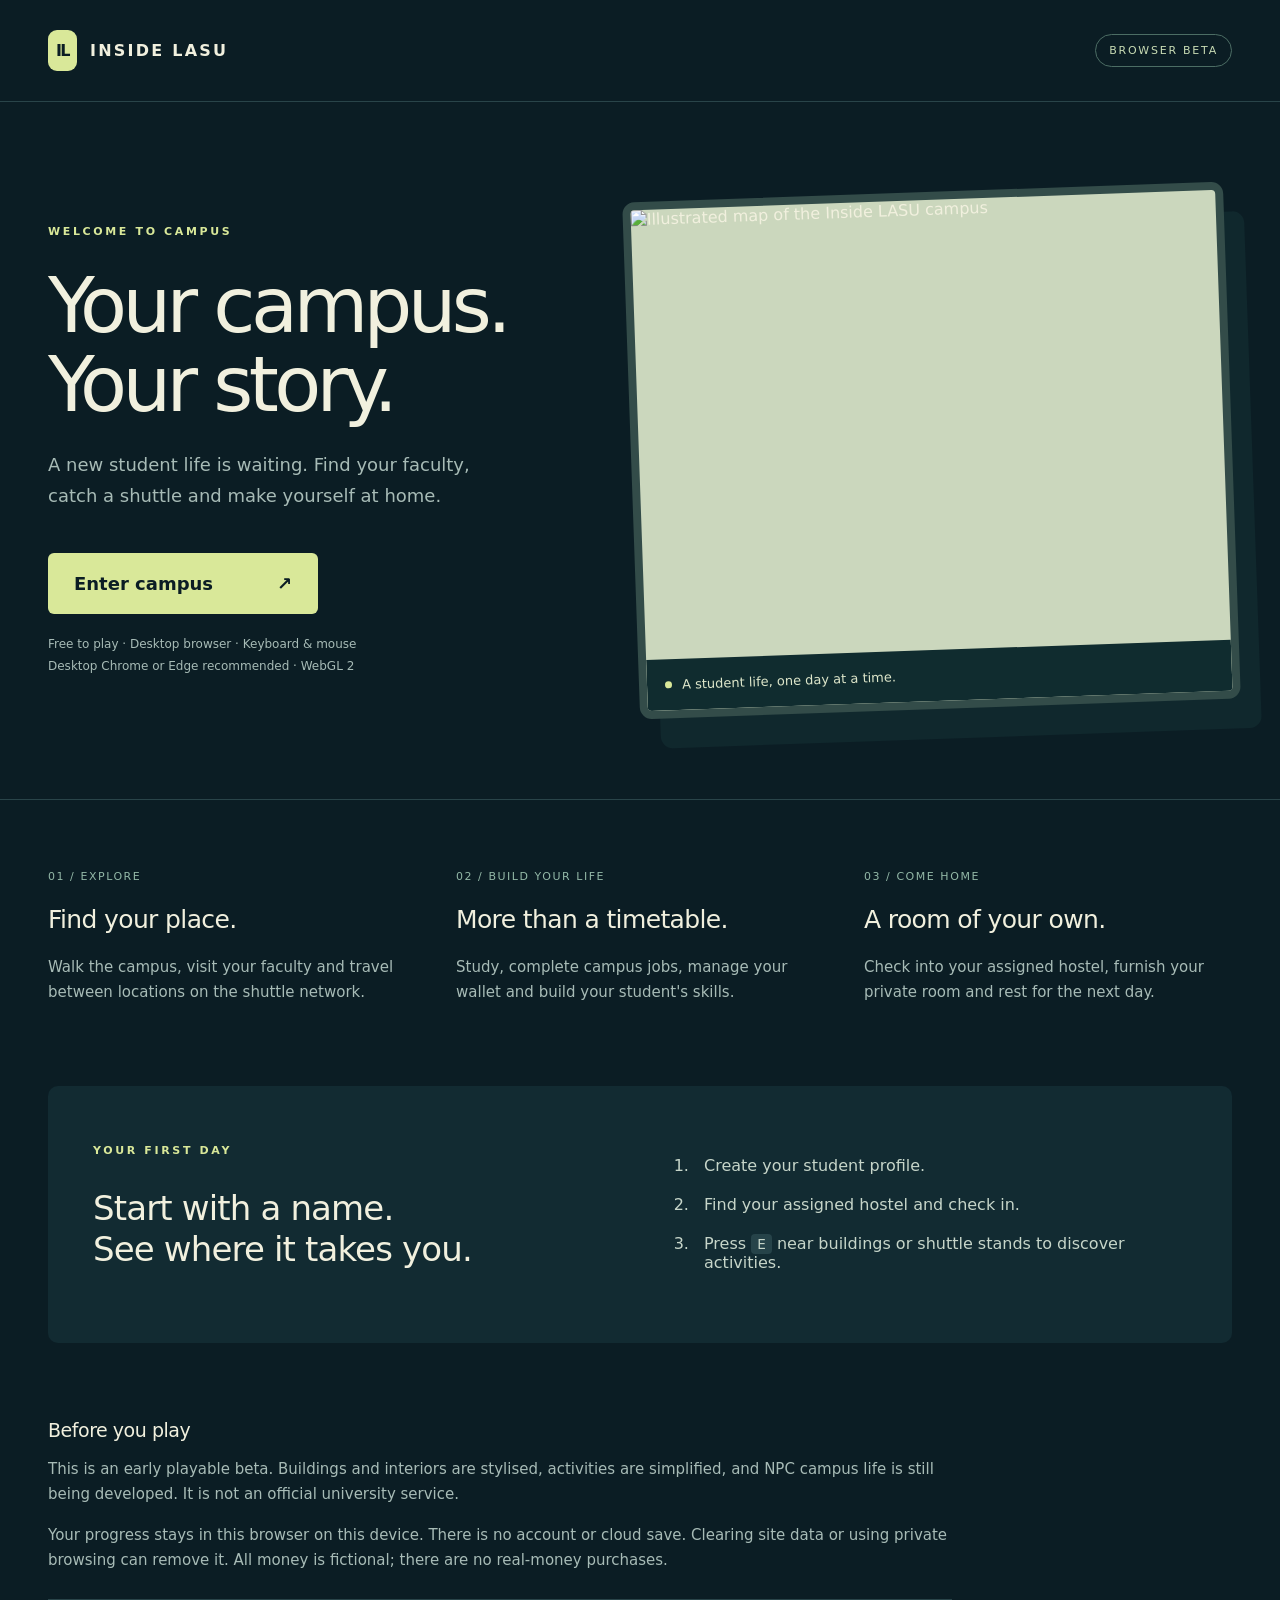
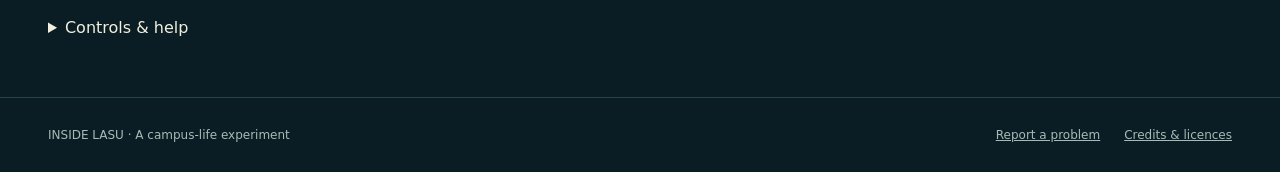
==== web/index.html @ d7af4f45 "Prepare tested browser beta with responsive UI, safe saves and Pages deployment" ====
<!doctype html>
<html lang="en">
<head>
  <meta charset="utf-8"><meta name="viewport" content="width=device-width,initial-scale=1">
  <meta name="description" content="Start your student life in Inside LASU. Explore campus, catch a shuttle, study, work and make your hostel room your own.">
  <title>Inside LASU — Your campus. Your story.</title>
  <link rel="icon" href="favicon.svg" type="image/svg+xml">
  <link rel="stylesheet" href="site.css">
</head>
<body>
  <header><a class="brand" href="./" aria-label="Inside LASU home"><span class="mark">IL</span> INSIDE LASU</a><span class="badge">BROWSER BETA</span></header>
  <main>
    <section class="hero">
      <div class="intro"><p class="eyebrow">WELCOME TO CAMPUS</p><h1>Your campus.<br>Your story.</h1><p class="lead">A new student life is waiting. Find your faculty, catch a shuttle and make yourself at home.</p>
        <a class="play" href="play/index.html">Enter campus <span aria-hidden="true">↗</span></a>
        <p class="requirements">Free to play · Desktop browser · Keyboard & mouse<br>Desktop Chrome or Edge recommended · WebGL 2</p>
      </div>
      <div class="campus" aria-label="The Inside LASU campus map"><img src="campus.png" alt="Illustrated map of the Inside LASU campus" width="900" height="700"><div class="map-caption"><span class="dot"></span> A student life, one day at a time.</div></div>
    </section>
    <section class="activities" aria-label="What you can do"><article><span>01 / EXPLORE</span><h2>Find your place.</h2><p>Walk the campus, visit your faculty and travel between locations on the shuttle network.</p></article><article><span>02 / BUILD YOUR LIFE</span><h2>More than a timetable.</h2><p>Study, complete campus jobs, manage your wallet and build your student's skills.</p></article><article><span>03 / COME HOME</span><h2>A room of your own.</h2><p>Check into your assigned hostel, furnish your private room and rest for the next day.</p></article></section>
    <section class="getting-started"><div><p class="eyebrow">YOUR FIRST DAY</p><h2>Start with a name.<br>See where it takes you.</h2></div><ol><li>Create your student profile.</li><li>Find your assigned hostel and check in.</li><li>Press <kbd>E</kbd> near buildings or shuttle stands to discover activities.</li></ol></section>
    <section class="notes"><h2>Before you play</h2><p>This is an early playable beta. Buildings and interiors are stylised, activities are simplified, and NPC campus life is still being developed. It is not an official university service.</p><p>Your progress stays in this browser on this device. There is no account or cloud save. Clearing site data or using private browsing can remove it. All money is fictional; there are no real-money purchases.</p><details><summary>Controls & help</summary><p><kbd>WASD</kbd> move · Mouse look · <kbd>Shift</kbd> run · <kbd>Space</kbd> jump · <kbd>E</kbd> interact · <kbd>F</kbd> sit/stand · <kbd>M</kbd> map · <kbd>P</kbd> profile · <kbd>B</kbd> wallet · <kbd>H</kbd> help · <kbd>Esc</kbd> release mouse or close a menu.</p><p>Click the game to capture the mouse; press Esc to release it. If the game cannot start, enable hardware acceleration and WebGL in your browser, close other heavy tabs and reload. A keyboard and mouse are required; this beta does not have touch controls.</p></details></section>
  </main>
  <footer><span>INSIDE LASU · A campus-life experiment</span><nav><a href="https://github.com/trippletee20/INSIDELASU/issues" target="_blank" rel="noopener">Report a problem</a><a href="credits.html">Credits & licences</a></nav></footer>
</body></html>
---- web/site.css ----
:root{color-scheme:dark;--bg:#0b1d24;--panel:#122b32;--cream:#f1f0de;--muted:#a7bbb6;--accent:#d9e899;--line:#294449;font-family:system-ui,-apple-system,BlinkMacSystemFont,"Segoe UI",sans-serif}*{box-sizing:border-box}body{margin:0;background:var(--bg);color:var(--cream)}a{color:inherit}header,main,footer{max-width:1320px;margin:auto}header{display:flex;align-items:center;justify-content:space-between;padding:30px 48px;border-bottom:1px solid var(--line)}.brand{text-decoration:none;font-weight:750;letter-spacing:.14em;display:flex;gap:13px;align-items:center}.mark{background:var(--accent);color:var(--bg);border-radius:9px;padding:11px 8px;letter-spacing:-.1em}.badge{font-size:11px;letter-spacing:.16em;border:1px solid #4c6d64;border-radius:30px;padding:9px 13px;color:#c8dbb4}.hero{display:grid;grid-template-columns:1fr 1.15fr;gap:60px;align-items:center;padding:90px 48px}.eyebrow{font-size:11px;letter-spacing:.24em;color:var(--accent);font-weight:700}h1{font-size:clamp(48px,6vw,84px);font-weight:500;letter-spacing:-.06em;line-height:1.02;margin:26px 0}p{line-height:1.7}.lead{max-width:430px;color:var(--muted);font-size:18px}.play{display:inline-flex;gap:64px;align-items:center;margin-top:24px;background:var(--accent);color:var(--bg);padding:20px 26px;border-radius:6px;font-size:18px;font-weight:700;text-decoration:none}.play:hover{background:#eff6c1}.play:focus-visible,a:focus-visible,summary:focus-visible{outline:3px solid white;outline-offset:6px}.requirements{font-size:12px;color:var(--muted);line-height:1.8;margin-top:20px}.campus{position:relative;background:#cbd7bd;border-radius:12px;overflow:hidden;transform:rotate(-2deg);border:8px solid #334c49;box-shadow:20px 30px 0 #10282d}.campus img{display:block;width:100%;height:450px;object-fit:cover}.map-caption{background:#102c2f;color:#dde6ca;display:flex;align-items:center;gap:10px;padding:18px;font-size:13px}.dot{width:7px;height:7px;border-radius:50%;background:var(--accent)}.activities{display:grid;grid-template-columns:repeat(3,1fr);gap:40px;padding:65px 48px;border-top:1px solid var(--line)}article span{color:#93b8a7;font-size:11px;letter-spacing:.14em}h2{font-size:25px;font-weight:500;letter-spacing:-.025em}article p,.notes p{color:var(--muted);font-size:15px}.getting-started{display:grid;grid-template-columns:1fr 1fr;gap:60px;margin:0 48px;padding:45px;background:var(--panel);border-radius:10px}.getting-started h2{font-size:34px;line-height:1.2}.getting-started ol{align-self:center;margin:0;padding-left:24px;color:#c6d5c9}.getting-started li{padding:10px}.notes{padding:60px 48px;max-width:1000px}.notes h2{font-size:19px}details{margin-top:25px;border-top:1px solid var(--line);padding-top:18px}summary{cursor:pointer}kbd{background:#264349;border-radius:4px;padding:2px 6px;font-family:inherit;font-size:.85em}footer{display:flex;justify-content:space-between;padding:30px 48px;border-top:1px solid var(--line);font-size:12px;color:var(--muted)}nav{display:flex;gap:24px}@media(max-width:850px){header{padding:22px}.hero{grid-template-columns:1fr;gap:40px;padding:50px 22px}.campus{transform:none}.campus img{height:330px}.activities{grid-template-columns:1fr;padding:40px 22px;gap:16px}.getting-started{margin:0 22px;padding:25px;grid-template-columns:1fr;gap:4px}.notes{padding:40px 22px}footer{padding:24px;display:block}nav{margin-top:20px}.play{gap:100px}}@media(prefers-reduced-motion:reduce){*{scroll-behavior:auto}}

@media(max-width:480px){header{align-items:flex-start;gap:14px;flex-direction:column}.play{width:min(100%,320px);justify-content:space-between;gap:32px}}
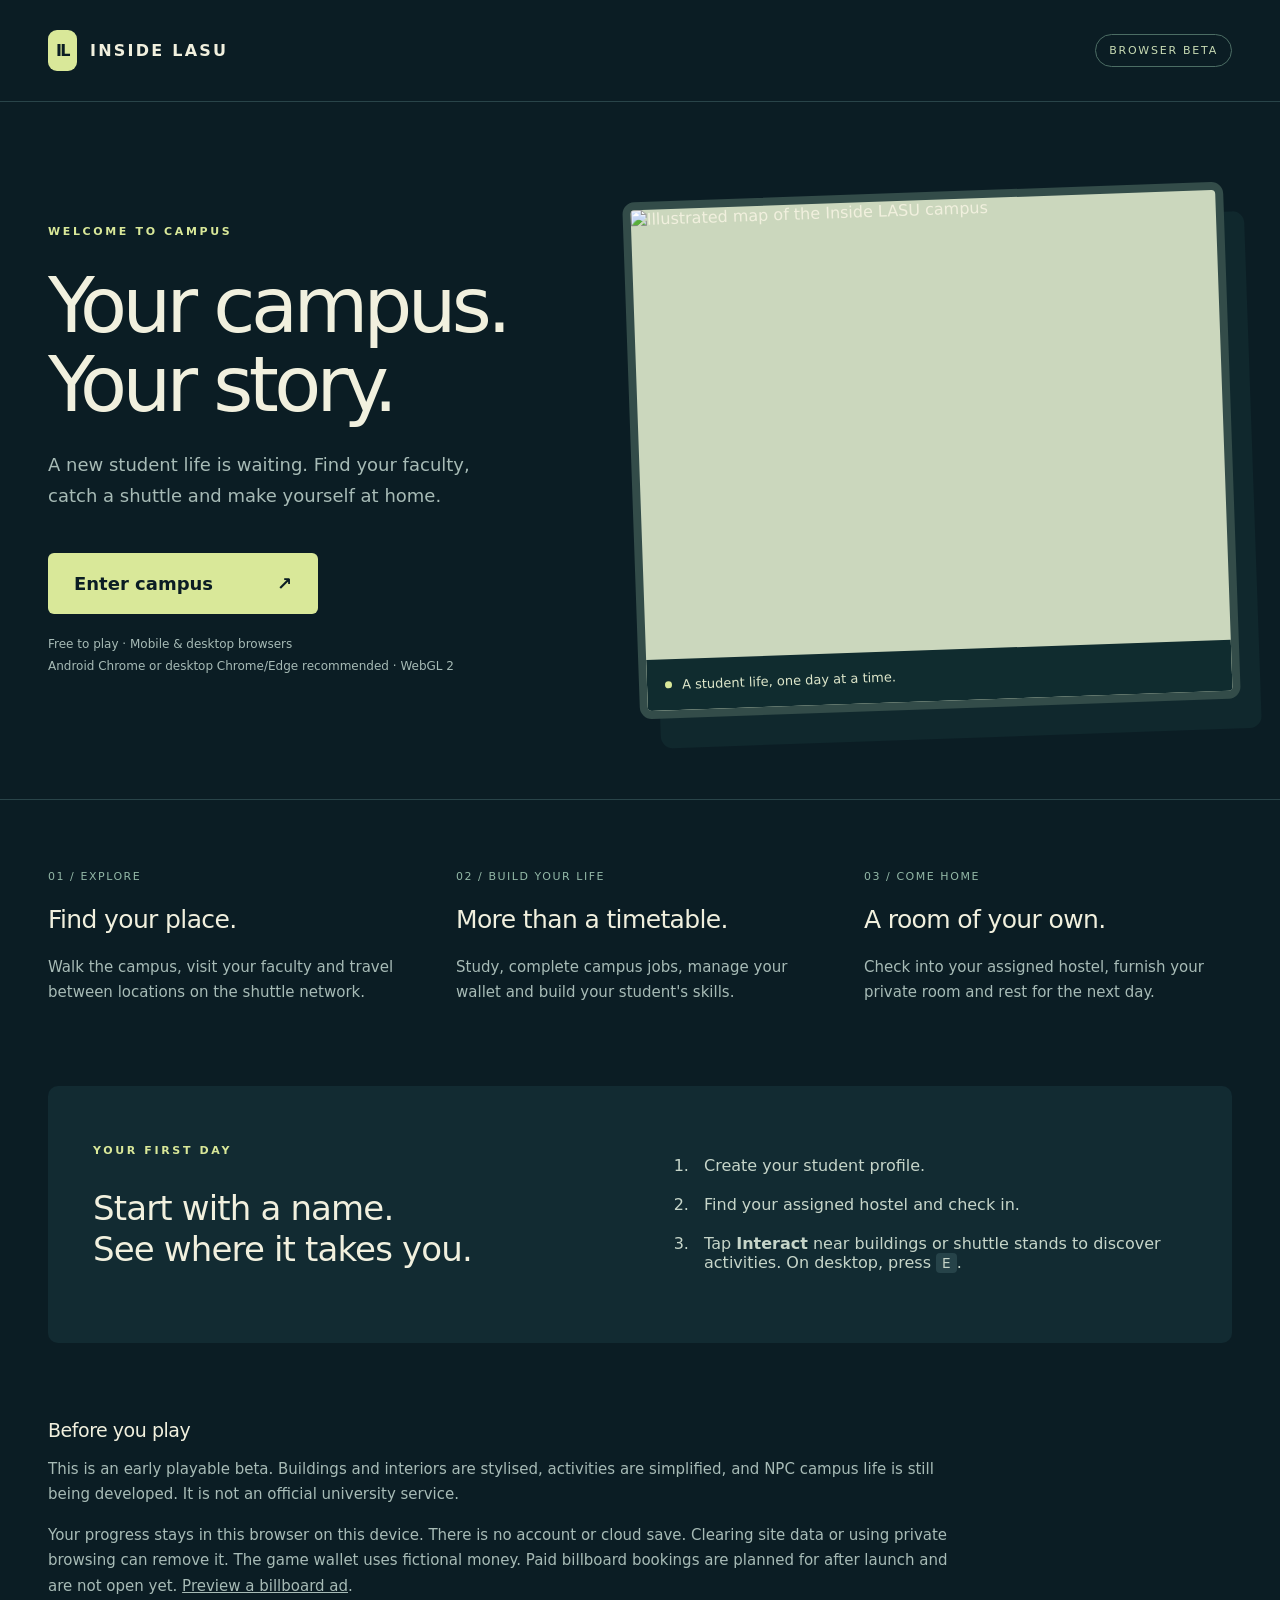
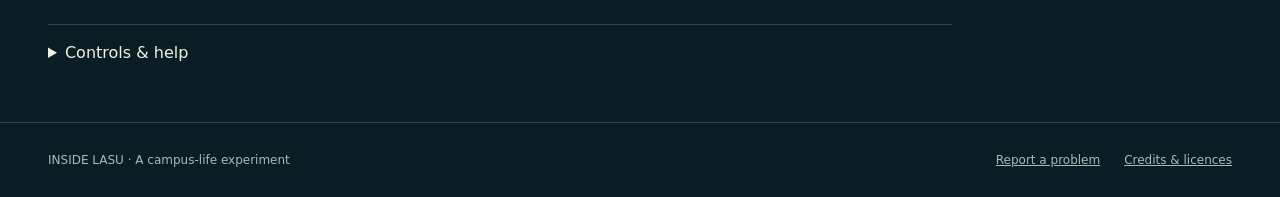
==== commit 08d6ef07: "Make browser beta playable on phones and expand campus activities" ====
--- a/web/index.html
+++ b/web/index.html
@@ -12,14 +12,14 @@
   <main>
     <section class="hero">
       <div class="intro"><p class="eyebrow">WELCOME TO CAMPUS</p><h1>Your campus.<br>Your story.</h1><p class="lead">A new student life is waiting. Find your faculty, catch a shuttle and make yourself at home.</p>
-        <a class="play" href="play/index.html">Enter campus <span aria-hidden="true">↗</span></a>
-        <p class="requirements">Free to play · Desktop browser · Keyboard & mouse<br>Desktop Chrome or Edge recommended · WebGL 2</p>
+        <a class="play" href="play/index.html?v=mobile-v015">Enter campus <span aria-hidden="true">↗</span></a>
+        <p class="requirements">Free to play · Mobile & desktop browsers<br>Android Chrome or desktop Chrome/Edge recommended · WebGL 2</p>
       </div>
       <div class="campus" aria-label="The Inside LASU campus map"><img src="campus.png" alt="Illustrated map of the Inside LASU campus" width="900" height="700"><div class="map-caption"><span class="dot"></span> A student life, one day at a time.</div></div>
     </section>
     <section class="activities" aria-label="What you can do"><article><span>01 / EXPLORE</span><h2>Find your place.</h2><p>Walk the campus, visit your faculty and travel between locations on the shuttle network.</p></article><article><span>02 / BUILD YOUR LIFE</span><h2>More than a timetable.</h2><p>Study, complete campus jobs, manage your wallet and build your student's skills.</p></article><article><span>03 / COME HOME</span><h2>A room of your own.</h2><p>Check into your assigned hostel, furnish your private room and rest for the next day.</p></article></section>
-    <section class="getting-started"><div><p class="eyebrow">YOUR FIRST DAY</p><h2>Start with a name.<br>See where it takes you.</h2></div><ol><li>Create your student profile.</li><li>Find your assigned hostel and check in.</li><li>Press <kbd>E</kbd> near buildings or shuttle stands to discover activities.</li></ol></section>
-    <section class="notes"><h2>Before you play</h2><p>This is an early playable beta. Buildings and interiors are stylised, activities are simplified, and NPC campus life is still being developed. It is not an official university service.</p><p>Your progress stays in this browser on this device. There is no account or cloud save. Clearing site data or using private browsing can remove it. All money is fictional; there are no real-money purchases.</p><details><summary>Controls & help</summary><p><kbd>WASD</kbd> move · Mouse look · <kbd>Shift</kbd> run · <kbd>Space</kbd> jump · <kbd>E</kbd> interact · <kbd>F</kbd> sit/stand · <kbd>M</kbd> map · <kbd>P</kbd> profile · <kbd>B</kbd> wallet · <kbd>H</kbd> help · <kbd>Esc</kbd> release mouse or close a menu.</p><p>Click the game to capture the mouse; press Esc to release it. If the game cannot start, enable hardware acceleration and WebGL in your browser, close other heavy tabs and reload. A keyboard and mouse are required; this beta does not have touch controls.</p></details></section>
+    <section class="getting-started"><div><p class="eyebrow">YOUR FIRST DAY</p><h2>Start with a name.<br>See where it takes you.</h2></div><ol><li>Create your student profile.</li><li>Find your assigned hostel and check in.</li><li>Tap <strong>Interact</strong> near buildings or shuttle stands to discover activities. On desktop, press <kbd>E</kbd>.</li></ol></section>
+    <section class="notes"><h2>Before you play</h2><p>This is an early playable beta. Buildings and interiors are stylised, activities are simplified, and NPC campus life is still being developed. It is not an official university service.</p><p>Your progress stays in this browser on this device. There is no account or cloud save. Clearing site data or using private browsing can remove it. The game wallet uses fictional money. Paid billboard bookings are planned for after launch and are not open yet. <a href="advertise.html">Preview a billboard ad</a>.</p><details><summary>Controls & help</summary><p><kbd>WASD</kbd> move · Mouse look · <kbd>Shift</kbd> run · <kbd>Space</kbd> jump · <kbd>E</kbd> interact · <kbd>F</kbd> sit/stand · <kbd>M</kbd> map · <kbd>P</kbd> profile · <kbd>B</kbd> wallet · <kbd>H</kbd> help · <kbd>V</kbd> inside/outside shuttle view · <kbd>Esc</kbd> release mouse or close a menu.</p><p>Click the game to capture the mouse; press Esc to release it. If the game cannot start, enable hardware acceleration and WebGL in your browser, close other heavy tabs and reload. On phones: use the left stick to move, swipe on the right to look, and tap Interact near buildings or shuttles. Use Map for the campus overview. Rotate your phone if you prefer a wider view.</p></details></section>
   </main>
   <footer><span>INSIDE LASU · A campus-life experiment</span><nav><a href="https://github.com/trippletee20/INSIDELASU/issues" target="_blank" rel="noopener">Report a problem</a><a href="credits.html">Credits & licences</a></nav></footer>
 </body></html>
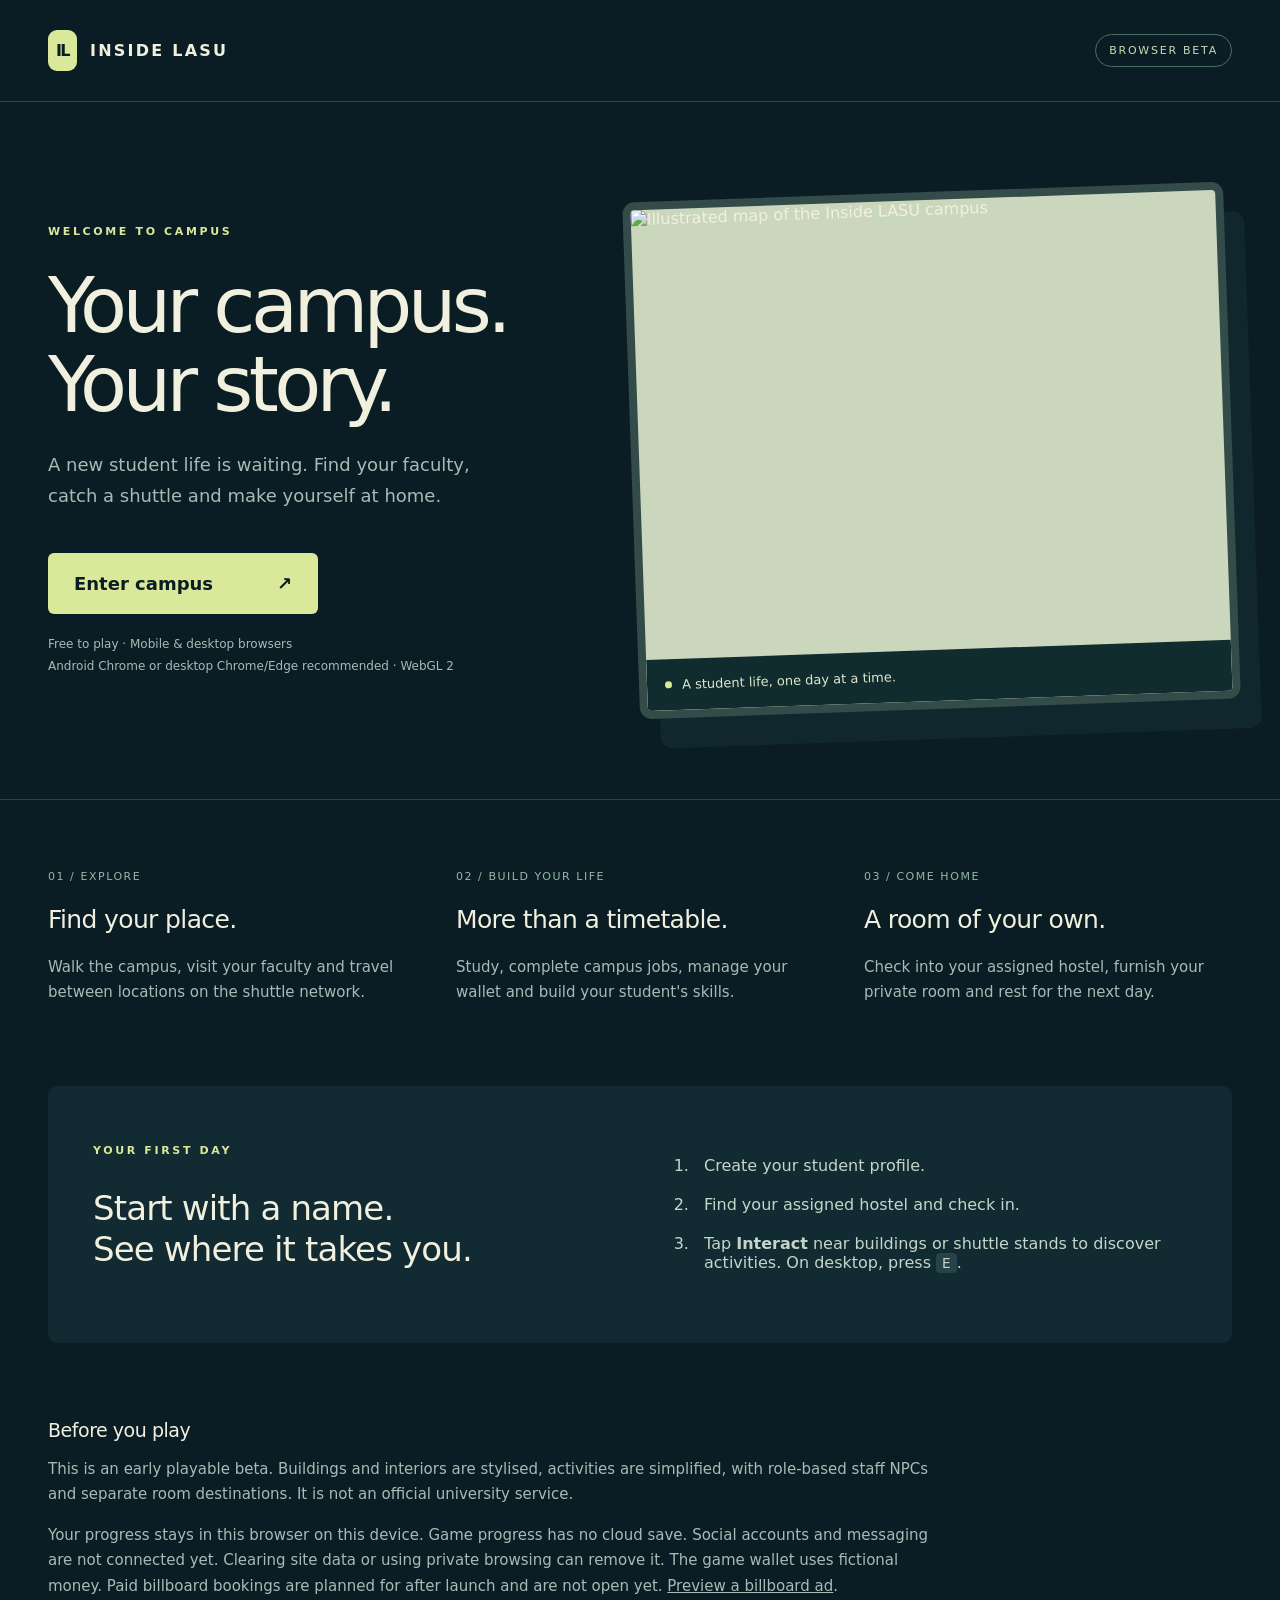
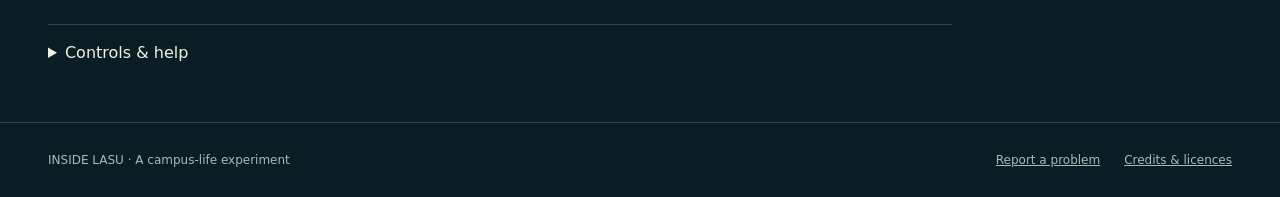
==== commit e1a9f0db: "Add campus phone, room destinations, staff interactions and social server foundation" ====
--- a/web/index.html
+++ b/web/index.html
@@ -12,14 +12,14 @@
   <main>
     <section class="hero">
       <div class="intro"><p class="eyebrow">WELCOME TO CAMPUS</p><h1>Your campus.<br>Your story.</h1><p class="lead">A new student life is waiting. Find your faculty, catch a shuttle and make yourself at home.</p>
-        <a class="play" href="play/index.html?v=mobile-v015">Enter campus <span aria-hidden="true">↗</span></a>
+        <a class="play" href="play/index.html?v=campus-phone-v016">Enter campus <span aria-hidden="true">↗</span></a>
         <p class="requirements">Free to play · Mobile & desktop browsers<br>Android Chrome or desktop Chrome/Edge recommended · WebGL 2</p>
       </div>
       <div class="campus" aria-label="The Inside LASU campus map"><img src="campus.png" alt="Illustrated map of the Inside LASU campus" width="900" height="700"><div class="map-caption"><span class="dot"></span> A student life, one day at a time.</div></div>
     </section>
     <section class="activities" aria-label="What you can do"><article><span>01 / EXPLORE</span><h2>Find your place.</h2><p>Walk the campus, visit your faculty and travel between locations on the shuttle network.</p></article><article><span>02 / BUILD YOUR LIFE</span><h2>More than a timetable.</h2><p>Study, complete campus jobs, manage your wallet and build your student's skills.</p></article><article><span>03 / COME HOME</span><h2>A room of your own.</h2><p>Check into your assigned hostel, furnish your private room and rest for the next day.</p></article></section>
     <section class="getting-started"><div><p class="eyebrow">YOUR FIRST DAY</p><h2>Start with a name.<br>See where it takes you.</h2></div><ol><li>Create your student profile.</li><li>Find your assigned hostel and check in.</li><li>Tap <strong>Interact</strong> near buildings or shuttle stands to discover activities. On desktop, press <kbd>E</kbd>.</li></ol></section>
-    <section class="notes"><h2>Before you play</h2><p>This is an early playable beta. Buildings and interiors are stylised, activities are simplified, and NPC campus life is still being developed. It is not an official university service.</p><p>Your progress stays in this browser on this device. There is no account or cloud save. Clearing site data or using private browsing can remove it. The game wallet uses fictional money. Paid billboard bookings are planned for after launch and are not open yet. <a href="advertise.html">Preview a billboard ad</a>.</p><details><summary>Controls & help</summary><p><kbd>WASD</kbd> move · Mouse look · <kbd>Shift</kbd> run · <kbd>Space</kbd> jump · <kbd>E</kbd> interact · <kbd>F</kbd> sit/stand · <kbd>M</kbd> map · <kbd>P</kbd> profile · <kbd>B</kbd> wallet · <kbd>H</kbd> help · <kbd>V</kbd> inside/outside shuttle view · <kbd>Esc</kbd> release mouse or close a menu.</p><p>Click the game to capture the mouse; press Esc to release it. If the game cannot start, enable hardware acceleration and WebGL in your browser, close other heavy tabs and reload. On phones: use the left stick to move, swipe on the right to look, and tap Interact near buildings or shuttles. Use Map for the campus overview. Rotate your phone if you prefer a wider view.</p></details></section>
+    <section class="notes"><h2>Before you play</h2><p>This is an early playable beta. Buildings and interiors are stylised, activities are simplified, with role-based staff NPCs and separate room destinations. It is not an official university service.</p><p>Your progress stays in this browser on this device. Game progress has no cloud save. Social accounts and messaging are not connected yet. Clearing site data or using private browsing can remove it. The game wallet uses fictional money. Paid billboard bookings are planned for after launch and are not open yet. <a href="advertise.html">Preview a billboard ad</a>.</p><details><summary>Controls & help</summary><p><kbd>WASD</kbd> move · Mouse look · <kbd>Shift</kbd> run · <kbd>Space</kbd> jump · <kbd>E</kbd> interact · <kbd>F</kbd> sit/stand · <kbd>M</kbd> map · <kbd>P</kbd> profile · <kbd>B</kbd> wallet · <kbd>H</kbd> help · <kbd>T</kbd> phone · <kbd>V</kbd> inside/outside shuttle view · <kbd>Esc</kbd> release mouse or close a menu.</p><p>Click the game to capture the mouse; press Esc to release it. If the game cannot start, enable hardware acceleration and WebGL in your browser, close other heavy tabs and reload. On phones: use the left stick to move, swipe on the right to look, and tap Interact near buildings or shuttles. Open Phone for notes, a planner and campus apps. Use Expand/Hide to control the HUD, and Map for the campus overview. Rotate your phone if you prefer a wider view.</p></details></section>
   </main>
   <footer><span>INSIDE LASU · A campus-life experiment</span><nav><a href="https://github.com/trippletee20/INSIDELASU/issues" target="_blank" rel="noopener">Report a problem</a><a href="credits.html">Credits & licences</a></nav></footer>
 </body></html>
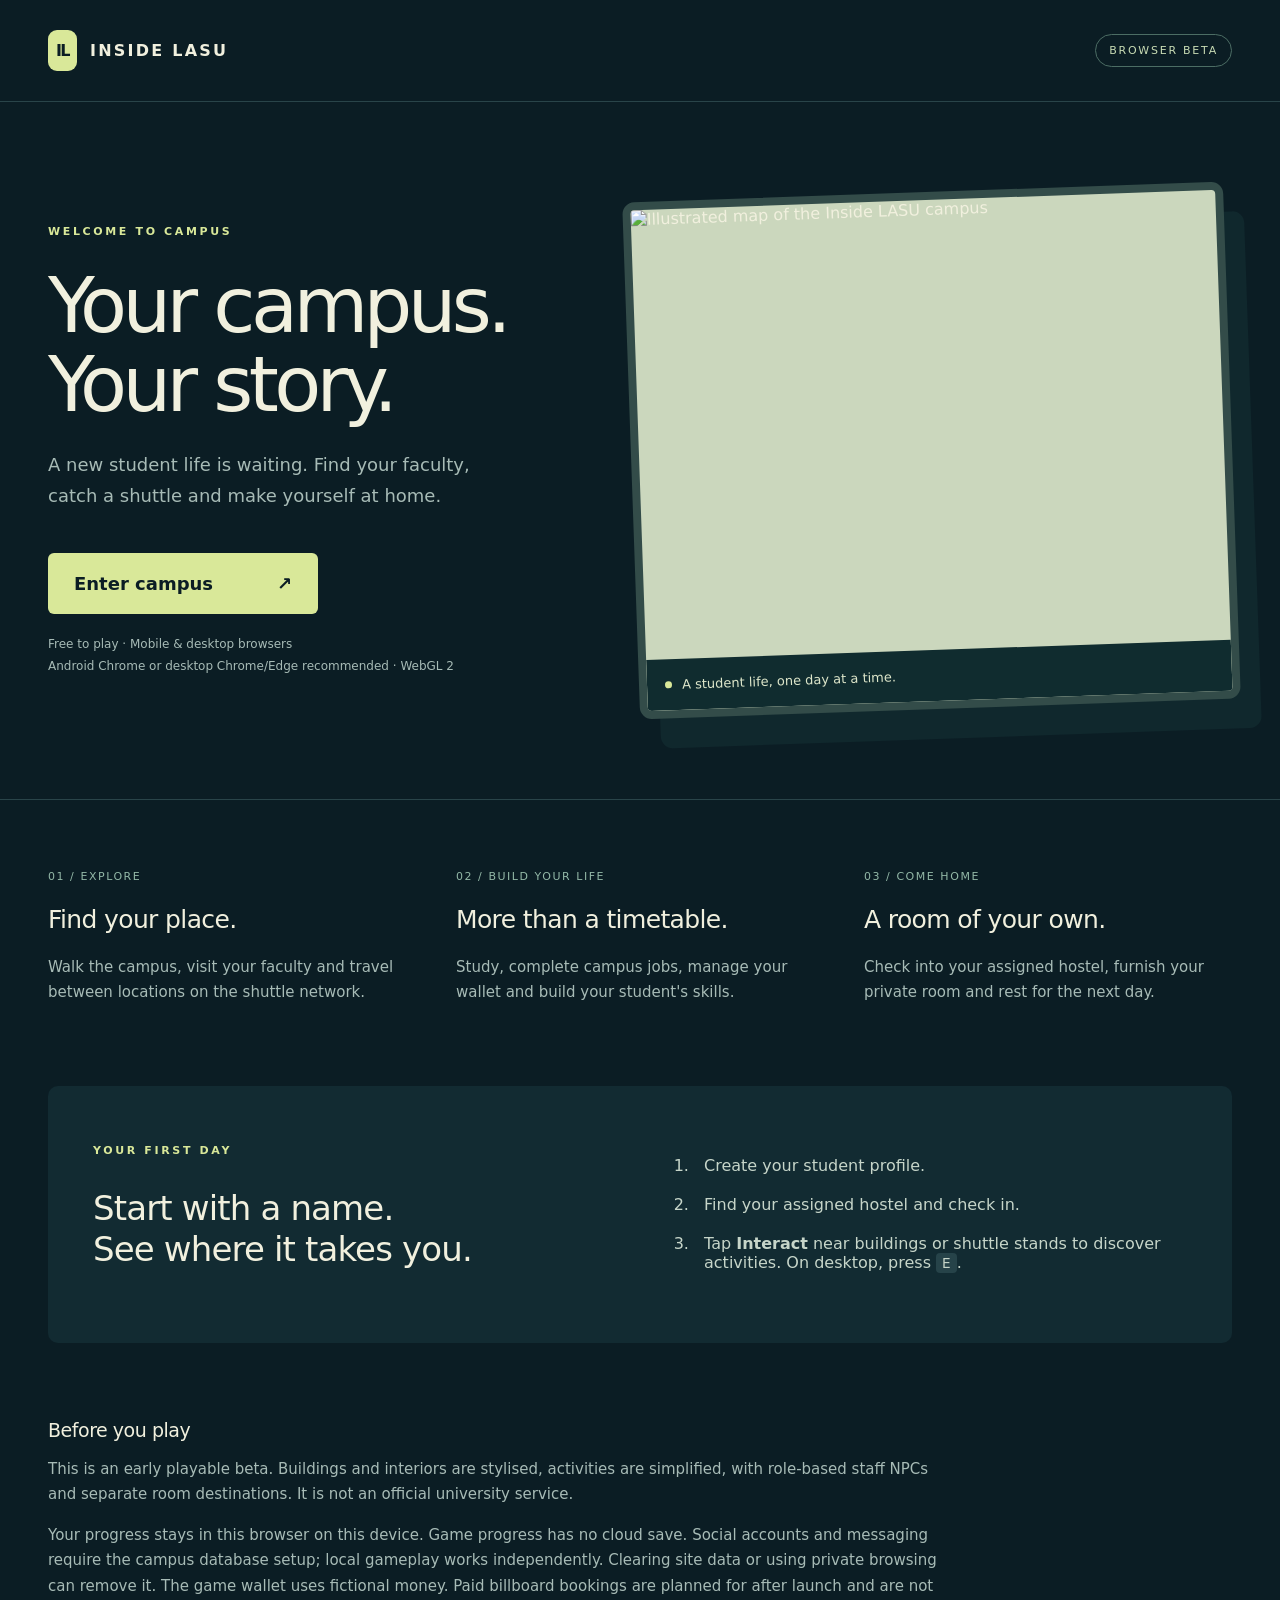
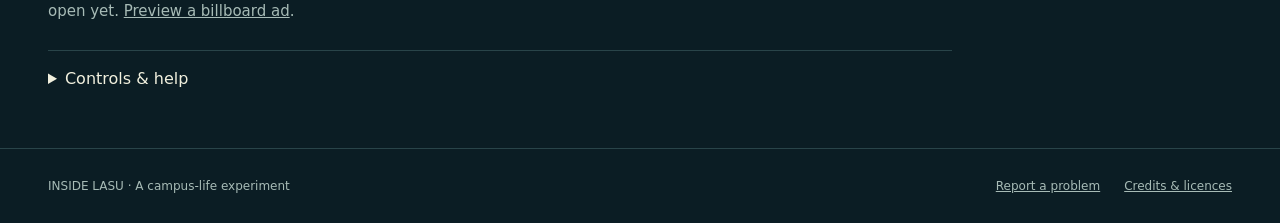
==== commit b0c1253c: "Connect campus social features to Supabase Free with private database RPCs" ====
--- a/web/index.html
+++ b/web/index.html
@@ -19,7 +19,7 @@
     </section>
     <section class="activities" aria-label="What you can do"><article><span>01 / EXPLORE</span><h2>Find your place.</h2><p>Walk the campus, visit your faculty and travel between locations on the shuttle network.</p></article><article><span>02 / BUILD YOUR LIFE</span><h2>More than a timetable.</h2><p>Study, complete campus jobs, manage your wallet and build your student's skills.</p></article><article><span>03 / COME HOME</span><h2>A room of your own.</h2><p>Check into your assigned hostel, furnish your private room and rest for the next day.</p></article></section>
     <section class="getting-started"><div><p class="eyebrow">YOUR FIRST DAY</p><h2>Start with a name.<br>See where it takes you.</h2></div><ol><li>Create your student profile.</li><li>Find your assigned hostel and check in.</li><li>Tap <strong>Interact</strong> near buildings or shuttle stands to discover activities. On desktop, press <kbd>E</kbd>.</li></ol></section>
-    <section class="notes"><h2>Before you play</h2><p>This is an early playable beta. Buildings and interiors are stylised, activities are simplified, with role-based staff NPCs and separate room destinations. It is not an official university service.</p><p>Your progress stays in this browser on this device. Game progress has no cloud save. Social accounts and messaging are not connected yet. Clearing site data or using private browsing can remove it. The game wallet uses fictional money. Paid billboard bookings are planned for after launch and are not open yet. <a href="advertise.html">Preview a billboard ad</a>.</p><details><summary>Controls & help</summary><p><kbd>WASD</kbd> move · Mouse look · <kbd>Shift</kbd> run · <kbd>Space</kbd> jump · <kbd>E</kbd> interact · <kbd>F</kbd> sit/stand · <kbd>M</kbd> map · <kbd>P</kbd> profile · <kbd>B</kbd> wallet · <kbd>H</kbd> help · <kbd>T</kbd> phone · <kbd>V</kbd> inside/outside shuttle view · <kbd>Esc</kbd> release mouse or close a menu.</p><p>Click the game to capture the mouse; press Esc to release it. If the game cannot start, enable hardware acceleration and WebGL in your browser, close other heavy tabs and reload. On phones: use the left stick to move, swipe on the right to look, and tap Interact near buildings or shuttles. Open Phone for notes, a planner and campus apps. Use Expand/Hide to control the HUD, and Map for the campus overview. Rotate your phone if you prefer a wider view.</p></details></section>
+    <section class="notes"><h2>Before you play</h2><p>This is an early playable beta. Buildings and interiors are stylised, activities are simplified, with role-based staff NPCs and separate room destinations. It is not an official university service.</p><p>Your progress stays in this browser on this device. Game progress has no cloud save. Social accounts and messaging require the campus database setup; local gameplay works independently. Clearing site data or using private browsing can remove it. The game wallet uses fictional money. Paid billboard bookings are planned for after launch and are not open yet. <a href="advertise.html">Preview a billboard ad</a>.</p><details><summary>Controls & help</summary><p><kbd>WASD</kbd> move · Mouse look · <kbd>Shift</kbd> run · <kbd>Space</kbd> jump · <kbd>E</kbd> interact · <kbd>F</kbd> sit/stand · <kbd>M</kbd> map · <kbd>P</kbd> profile · <kbd>B</kbd> wallet · <kbd>H</kbd> help · <kbd>T</kbd> phone · <kbd>V</kbd> inside/outside shuttle view · <kbd>Esc</kbd> release mouse or close a menu.</p><p>Click the game to capture the mouse; press Esc to release it. If the game cannot start, enable hardware acceleration and WebGL in your browser, close other heavy tabs and reload. On phones: use the left stick to move, swipe on the right to look, and tap Interact near buildings or shuttles. Open Phone for notes, a planner and campus apps. Use Expand/Hide to control the HUD, and Map for the campus overview. Rotate your phone if you prefer a wider view.</p></details></section>
   </main>
   <footer><span>INSIDE LASU · A campus-life experiment</span><nav><a href="https://github.com/trippletee20/INSIDELASU/issues" target="_blank" rel="noopener">Report a problem</a><a href="credits.html">Credits & licences</a></nav></footer>
 </body></html>
